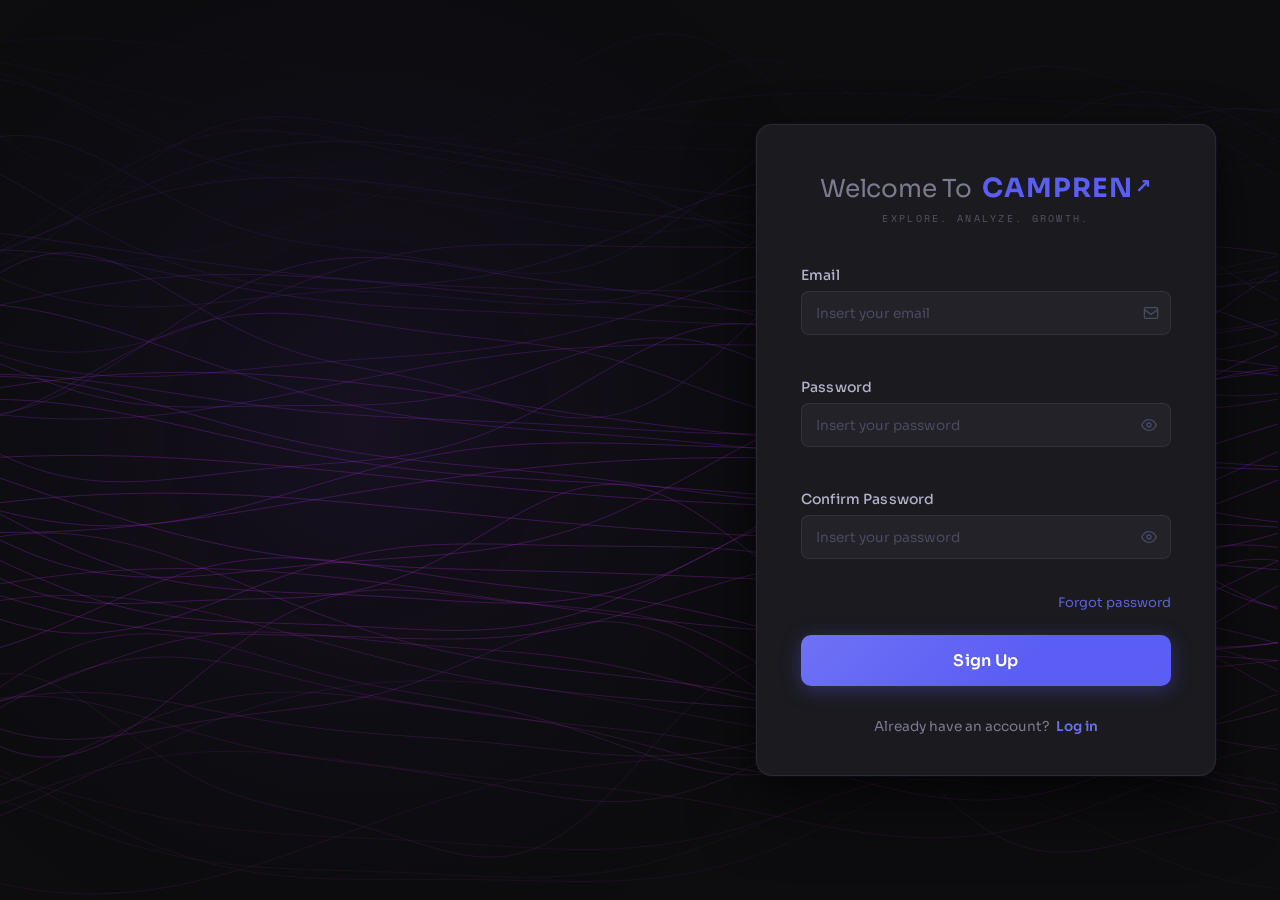
==== tubes/frontend/Registrasi/index.html @ 98ed9f27 "add regis and resetpw" ====
<!DOCTYPE html>
<html lang="en">
<head>
  <meta charset="UTF-8" />
  <meta name="viewport" content="width=device-width, initial-scale=1.0" />
  <title>Campren — Sign Up</title>
  <link rel="preconnect" href="https://fonts.googleapis.com" />
  <link rel="preconnect" href="https://fonts.gstatic.com" crossorigin />
  <link href="https://fonts.googleapis.com/css2?family=Sora:wght@300;400;500;600;700&family=Space+Mono:wght@400;700&display=swap" rel="stylesheet" />
  <link rel="stylesheet" href="style.css" />
</head>
<body>

  <!-- Animated wave canvas background -->
  <canvas id="waveCanvas"></canvas>

  <!-- Auth Card -->
  <div class="auth-wrapper">
    <div class="auth-card">

      <!-- Header -->
      <div class="auth-header">
        <h1 class="welcome-text">Welcome To <span class="brand-name">CAMPREN<span class="brand-icon">↗</span></span></h1>
        <p class="brand-tagline">EXPLORE. ANALYZE. GROWTH.</p>
      </div>

      <!-- Form -->
      <div class="auth-form">

        <div class="field-group">
          <label class="field-label" for="email">Email</label>
          <div class="input-wrapper">
            <input
              class="field-input"
              type="email"
              id="email"
              name="email"
              placeholder="Insert your email"
              autocomplete="email"
            />
            <span class="input-icon">
              <svg width="16" height="16" viewBox="0 0 24 24" fill="none" stroke="currentColor" stroke-width="2">
                <rect x="2" y="4" width="20" height="16" rx="2"/>
                <path d="M2 7l10 7 10-7"/>
              </svg>
            </span>
          </div>
          <span class="field-error" id="email-error"></span>
        </div>

        <div class="field-group">
          <label class="field-label" for="password">Password</label>
          <div class="input-wrapper">
            <input
              class="field-input"
              type="password"
              id="password"
              name="password"
              placeholder="Insert your password"
              autocomplete="new-password"
            />
            <button type="button" class="toggle-password input-icon" data-target="password" aria-label="Toggle password visibility">
              <svg class="eye-icon" width="16" height="16" viewBox="0 0 24 24" fill="none" stroke="currentColor" stroke-width="2">
                <path d="M1 12s4-8 11-8 11 8 11 8-4 8-11 8-11-8-11-8z"/>
                <circle cx="12" cy="12" r="3"/>
              </svg>
            </button>
          </div>
          <span class="field-error" id="password-error"></span>
        </div>

        <div class="field-group">
          <label class="field-label" for="confirm-password">Confirm Password</label>
          <div class="input-wrapper">
            <input
              class="field-input"
              type="password"
              id="confirm-password"
              name="confirm-password"
              placeholder="Insert your password"
              autocomplete="new-password"
            />
            <button type="button" class="toggle-password input-icon" data-target="confirm-password" aria-label="Toggle password visibility">
              <svg class="eye-icon" width="16" height="16" viewBox="0 0 24 24" fill="none" stroke="currentColor" stroke-width="2">
                <path d="M1 12s4-8 11-8 11 8 11 8-4 8-11 8-11-8-11-8z"/>
                <circle cx="12" cy="12" r="3"/>
              </svg>
            </button>
          </div>
          <span class="field-error" id="confirm-password-error"></span>
        </div>

        <div class="forgot-row">
          <a href="#" class="forgot-link">Forgot password</a>
        </div>

        <button class="btn-signup" id="signupBtn" type="button">
          <span class="btn-text">Sign Up</span>
          <span class="btn-loader" id="btnLoader"></span>
        </button>

      </div>

      <!-- Footer -->
      <div class="auth-footer">
        <span class="footer-text">Already have an account?</span>
        <a href="#" class="login-link">Log in</a>
      </div>

    </div>
  </div>

  <script src="script.js"></script>
</body>
</html>
---- tubes/frontend/Registrasi/style.css ----
/* ===== RESET & BASE ===== */
*, *::before, *::after {
  box-sizing: border-box;
  margin: 0;
  padding: 0;
}

:root {
  --bg-dark:        #0d0d10;
  --bg-card:        #1a1a1f;
  --bg-card-border: rgba(255, 255, 255, 0.07);
  --bg-input:       #222228;
  --bg-input-focus: #2a2a32;

  --text-primary:   #e8e8f0;
  --text-secondary: #7a7a90;
  --text-label:     #b0b0c8;
  --text-placeholder: #4a4a60;

  --accent-blue:    #5b5ef4;
  --accent-blue-hover: #4a4de8;
  --accent-link:    #6b6ef6;

  --wave-primary:   #7b5ea7;
  --wave-secondary: #4a3580;

  --danger:         #e05c7a;
  --success:        #4dd9ac;

  --radius-card:    16px;
  --radius-input:   8px;
  --radius-btn:     10px;

  --font-main:      'Sora', sans-serif;
  --font-mono:      'Space Mono', monospace;

  --transition:     0.2s ease;
}

html, body {
  height: 100%;
  width: 100%;
}

body {
  font-family: var(--font-main);
  background: var(--bg-dark);
  color: var(--text-primary);
  overflow: hidden;
  display: flex;
  align-items: center;
  justify-content: flex-end;
  min-height: 100vh;
}

/* ===== CANVAS BACKGROUND ===== */
#waveCanvas {
  position: fixed;
  inset: 0;
  width: 100%;
  height: 100%;
  z-index: 0;
  pointer-events: none;
}

/* ===== AUTH WRAPPER ===== */
.auth-wrapper {
  position: relative;
  z-index: 10;
  width: 460px;
  min-width: 380px;
  margin-right: clamp(24px, 5vw, 96px);
  padding: 20px 0;
  animation: cardEntrance 0.8s cubic-bezier(0.22, 1, 0.36, 1) forwards;
}

@keyframes cardEntrance {
  from {
    opacity: 0;
    transform: translateY(24px) scale(0.97);
  }
  to {
    opacity: 1;
    transform: translateY(0) scale(1);
  }
}

/* ===== AUTH CARD ===== */
.auth-card {
  background: var(--bg-card);
  border: 1px solid var(--bg-card-border);
  border-radius: var(--radius-card);
  padding: 48px 44px 40px;
  backdrop-filter: blur(20px);
  box-shadow:
    0 0 0 1px rgba(91, 94, 244, 0.06),
    0 32px 64px rgba(0, 0, 0, 0.5),
    0 8px 24px rgba(0, 0, 0, 0.3);
}

/* ===== HEADER ===== */
.auth-header {
  text-align: center;
  margin-bottom: 40px;
}

.welcome-text {
  font-size: 1.55rem;
  font-weight: 400;
  color: var(--text-secondary);
  letter-spacing: -0.01em;
  line-height: 1.2;
  display: flex;
  align-items: center;
  justify-content: center;
  gap: 10px;
  flex-wrap: wrap;
}

.brand-name {
  font-family: var(--font-main);
  font-weight: 700;
  font-size: 1.65rem;
  color: var(--accent-blue);
  letter-spacing: 0.04em;
  display: inline-flex;
  align-items: center;
  gap: 2px;
}

.brand-icon {
  font-size: 1.2rem;
  display: inline-block;
  transform: translateY(-3px);
  animation: iconBounce 3s ease-in-out infinite;
}

@keyframes iconBounce {
  0%, 100% { transform: translateY(-3px) rotate(0deg); }
  50%       { transform: translateY(-6px) rotate(5deg); }
}

.brand-tagline {
  font-family: var(--font-mono);
  font-size: 0.65rem;
  color: var(--text-secondary);
  letter-spacing: 0.22em;
  margin-top: 6px;
  opacity: 0.6;
}

/* ===== FORM ===== */
.auth-form {
  display: flex;
  flex-direction: column;
  gap: 20px;
}

/* Field Group */
.field-group {
  display: flex;
  flex-direction: column;
  gap: 7px;
}

.field-label {
  font-size: 0.875rem;
  font-weight: 500;
  color: var(--text-label);
  letter-spacing: 0.01em;
}

/* Input Wrapper */
.input-wrapper {
  position: relative;
}

.field-input {
  width: 100%;
  background: var(--bg-input);
  border: 1px solid rgba(255, 255, 255, 0.07);
  border-radius: var(--radius-input);
  padding: 12px 40px 12px 14px;
  font-family: var(--font-main);
  font-size: 0.875rem;
  color: var(--text-primary);
  outline: none;
  transition:
    border-color var(--transition),
    background var(--transition),
    box-shadow var(--transition);
  caret-color: var(--accent-blue);
}

.field-input::placeholder {
  color: var(--text-placeholder);
  font-size: 0.85rem;
}

.field-input:hover {
  border-color: rgba(255, 255, 255, 0.13);
}

.field-input:focus {
  background: var(--bg-input-focus);
  border-color: var(--accent-blue);
  box-shadow: 0 0 0 3px rgba(91, 94, 244, 0.15);
}

.field-input.error {
  border-color: var(--danger);
  box-shadow: 0 0 0 3px rgba(224, 92, 122, 0.12);
}

.field-input.success {
  border-color: var(--success);
}

/* Input Icon */
.input-icon {
  position: absolute;
  right: 12px;
  top: 50%;
  transform: translateY(-50%);
  color: var(--text-placeholder);
  display: flex;
  align-items: center;
  pointer-events: none;
  transition: color var(--transition);
}

button.input-icon {
  pointer-events: all;
  background: none;
  border: none;
  cursor: pointer;
  padding: 2px;
  border-radius: 4px;
}

button.input-icon:hover {
  color: var(--text-secondary);
}

.field-input:focus ~ .input-icon {
  color: var(--accent-blue);
}

/* Field Error */
.field-error {
  font-size: 0.75rem;
  color: var(--danger);
  min-height: 16px;
  display: block;
  transition: opacity var(--transition);
  opacity: 0;
}

.field-error.visible {
  opacity: 1;
}

/* ===== FORGOT ROW ===== */
.forgot-row {
  display: flex;
  justify-content: flex-end;
  margin-top: -8px;
}

.forgot-link {
  font-size: 0.82rem;
  color: var(--accent-link);
  text-decoration: none;
  transition: color var(--transition), opacity var(--transition);
  opacity: 0.85;
}

.forgot-link:hover {
  opacity: 1;
  text-decoration: underline;
}

/* ===== SIGN UP BUTTON ===== */
.btn-signup {
  width: 100%;
  background: var(--accent-blue);
  color: #fff;
  font-family: var(--font-main);
  font-size: 1rem;
  font-weight: 600;
  letter-spacing: 0.02em;
  border: none;
  border-radius: var(--radius-btn);
  padding: 15px;
  cursor: pointer;
  position: relative;
  overflow: hidden;
  transition:
    background var(--transition),
    transform var(--transition),
    box-shadow var(--transition);
  display: flex;
  align-items: center;
  justify-content: center;
  gap: 8px;
  margin-top: 4px;
  box-shadow: 0 4px 20px rgba(91, 94, 244, 0.35);
}

.btn-signup::before {
  content: '';
  position: absolute;
  inset: 0;
  background: linear-gradient(135deg, rgba(255,255,255,0.12) 0%, transparent 60%);
  border-radius: inherit;
  pointer-events: none;
}

.btn-signup:hover {
  background: var(--accent-blue-hover);
  transform: translateY(-1px);
  box-shadow: 0 6px 28px rgba(91, 94, 244, 0.48);
}

.btn-signup:active {
  transform: translateY(0);
  box-shadow: 0 2px 12px rgba(91, 94, 244, 0.3);
}

.btn-signup:disabled {
  opacity: 0.6;
  cursor: not-allowed;
  transform: none;
}

/* Ripple effect */
.btn-signup .ripple {
  position: absolute;
  border-radius: 50%;
  background: rgba(255, 255, 255, 0.25);
  transform: scale(0);
  animation: ripple 0.5s linear;
  pointer-events: none;
}

@keyframes ripple {
  to { transform: scale(4); opacity: 0; }
}

/* Loader */
.btn-loader {
  width: 18px;
  height: 18px;
  border: 2px solid rgba(255,255,255,0.3);
  border-top-color: #fff;
  border-radius: 50%;
  display: none;
  animation: spin 0.7s linear infinite;
}

.btn-loader.show {
  display: block;
}

.btn-text.hidden {
  display: none;
}

@keyframes spin {
  to { transform: rotate(360deg); }
}

/* ===== AUTH FOOTER ===== */
.auth-footer {
  display: flex;
  align-items: center;
  justify-content: center;
  gap: 6px;
  margin-top: 32px;
}

.footer-text {
  font-size: 0.85rem;
  color: var(--text-secondary);
}

.login-link {
  font-size: 0.85rem;
  font-weight: 600;
  color: var(--accent-link);
  text-decoration: none;
  transition: opacity var(--transition);
}

.login-link:hover {
  opacity: 0.8;
  text-decoration: underline;
}

/* ===== SCROLLBAR ===== */
::-webkit-scrollbar { width: 6px; }
::-webkit-scrollbar-track { background: var(--bg-dark); }
::-webkit-scrollbar-thumb { background: rgba(255,255,255,0.1); border-radius: 3px; }

/* ===== RESPONSIVE ===== */
@media (max-width: 600px) {
  body {
    justify-content: center;
    overflow-y: auto;
  }

  .auth-wrapper {
    width: 100%;
    min-width: unset;
    margin: 0;
    padding: 24px 16px;
  }

  .auth-card {
    padding: 36px 24px 32px;
  }
}
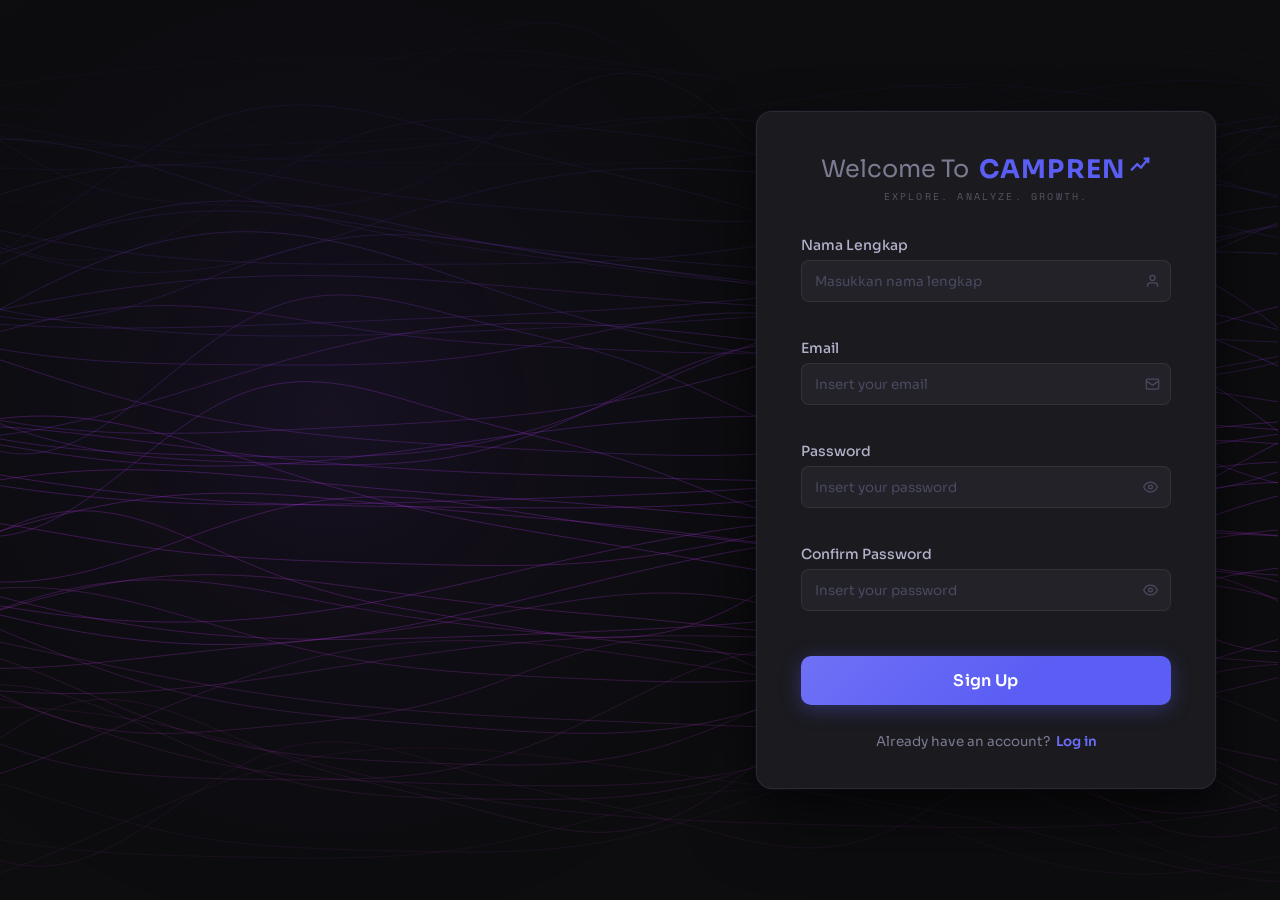
==== commit b9e70a47: "edit regis and reset pw" ====
--- a/tubes/frontend/Registrasi/index.html
+++ b/tubes/frontend/Registrasi/index.html
@@ -11,22 +11,51 @@
 </head>
 <body>
 
-  <!-- Animated wave canvas background -->
   <canvas id="waveCanvas"></canvas>
 
-  <!-- Auth Card -->
   <div class="auth-wrapper">
     <div class="auth-card">
 
       <!-- Header -->
       <div class="auth-header">
-        <h1 class="welcome-text">Welcome To <span class="brand-name">CAMPREN<span class="brand-icon">↗</span></span></h1>
+        <h1 class="welcome-text">
+          Welcome To
+          <span class="brand-name">
+            CAMPREN
+            <svg class="brand-arrow" width="22" height="22" viewBox="0 0 24 24" fill="none">
+              <polyline points="3,17 9,11 13,15 21,5" stroke="#5b5ef4" stroke-width="2.5" stroke-linecap="round" stroke-linejoin="round"/>
+              <polyline points="17,5 21,5 21,9"        stroke="#5b5ef4" stroke-width="2.5" stroke-linecap="round" stroke-linejoin="round"/>
+            </svg>
+          </span>
+        </h1>
         <p class="brand-tagline">EXPLORE. ANALYZE. GROWTH.</p>
       </div>
 
       <!-- Form -->
       <div class="auth-form">
 
+        <!-- Nama Lengkap -->
+        <div class="field-group">
+          <label class="field-label" for="fullname">Nama Lengkap</label>
+          <div class="input-wrapper">
+            <input
+              class="field-input"
+              type="text"
+              id="fullname"
+              placeholder="Masukkan nama lengkap"
+              autocomplete="name"
+            />
+            <span class="input-icon">
+              <svg width="15" height="15" viewBox="0 0 24 24" fill="none" stroke="currentColor" stroke-width="2">
+                <path d="M20 21v-2a4 4 0 0 0-4-4H8a4 4 0 0 0-4 4v2"/>
+                <circle cx="12" cy="7" r="4"/>
+              </svg>
+            </span>
+          </div>
+          <span class="field-error" id="fullname-error"></span>
+        </div>
+
+        <!-- Email -->
         <div class="field-group">
           <label class="field-label" for="email">Email</label>
           <div class="input-wrapper">
@@ -34,12 +63,11 @@
               class="field-input"
               type="email"
               id="email"
-              name="email"
               placeholder="Insert your email"
               autocomplete="email"
             />
             <span class="input-icon">
-              <svg width="16" height="16" viewBox="0 0 24 24" fill="none" stroke="currentColor" stroke-width="2">
+              <svg width="15" height="15" viewBox="0 0 24 24" fill="none" stroke="currentColor" stroke-width="2">
                 <rect x="2" y="4" width="20" height="16" rx="2"/>
                 <path d="M2 7l10 7 10-7"/>
               </svg>
@@ -48,6 +76,7 @@
           <span class="field-error" id="email-error"></span>
         </div>
 
+        <!-- Password -->
         <div class="field-group">
           <label class="field-label" for="password">Password</label>
           <div class="input-wrapper">
@@ -55,12 +84,11 @@
               class="field-input"
               type="password"
               id="password"
-              name="password"
               placeholder="Insert your password"
               autocomplete="new-password"
             />
-            <button type="button" class="toggle-password input-icon" data-target="password" aria-label="Toggle password visibility">
-              <svg class="eye-icon" width="16" height="16" viewBox="0 0 24 24" fill="none" stroke="currentColor" stroke-width="2">
+            <button type="button" class="toggle-password input-icon" data-target="password" aria-label="Toggle password">
+              <svg class="eye-icon" width="15" height="15" viewBox="0 0 24 24" fill="none" stroke="currentColor" stroke-width="2">
                 <path d="M1 12s4-8 11-8 11 8 11 8-4 8-11 8-11-8-11-8z"/>
                 <circle cx="12" cy="12" r="3"/>
               </svg>
@@ -69,6 +97,7 @@
           <span class="field-error" id="password-error"></span>
         </div>
 
+        <!-- Confirm Password -->
         <div class="field-group">
           <label class="field-label" for="confirm-password">Confirm Password</label>
           <div class="input-wrapper">
@@ -76,12 +105,11 @@
               class="field-input"
               type="password"
               id="confirm-password"
-              name="confirm-password"
               placeholder="Insert your password"
               autocomplete="new-password"
             />
-            <button type="button" class="toggle-password input-icon" data-target="confirm-password" aria-label="Toggle password visibility">
-              <svg class="eye-icon" width="16" height="16" viewBox="0 0 24 24" fill="none" stroke="currentColor" stroke-width="2">
+            <button type="button" class="toggle-password input-icon" data-target="confirm-password" aria-label="Toggle password">
+              <svg class="eye-icon" width="15" height="15" viewBox="0 0 24 24" fill="none" stroke="currentColor" stroke-width="2">
                 <path d="M1 12s4-8 11-8 11 8 11 8-4 8-11 8-11-8-11-8z"/>
                 <circle cx="12" cy="12" r="3"/>
               </svg>
@@ -90,10 +118,7 @@
           <span class="field-error" id="confirm-password-error"></span>
         </div>
 
-        <div class="forgot-row">
-          <a href="#" class="forgot-link">Forgot password</a>
-        </div>
-
+        <!-- Submit -->
         <button class="btn-signup" id="signupBtn" type="button">
           <span class="btn-text">Sign Up</span>
           <span class="btn-loader" id="btnLoader"></span>
@@ -104,7 +129,7 @@
       <!-- Footer -->
       <div class="auth-footer">
         <span class="footer-text">Already have an account?</span>
-        <a href="#" class="login-link">Log in</a>
+        <a href="#" class="footer-link">Log in</a>
       </div>
 
     </div>
--- a/tubes/frontend/Registrasi/style.css
+++ b/tubes/frontend/Registrasi/style.css
@@ -1,59 +1,47 @@
-/* ===== RESET & BASE ===== */
-*, *::before, *::after {
-  box-sizing: border-box;
-  margin: 0;
-  padding: 0;
-}
+/* ===== RESET ===== */
+*, *::before, *::after { box-sizing: border-box; margin: 0; padding: 0; }
 
 :root {
-  --bg-dark:        #0d0d10;
-  --bg-card:        #1a1a1f;
-  --bg-card-border: rgba(255, 255, 255, 0.07);
-  --bg-input:       #222228;
-  --bg-input-focus: #2a2a32;
-
-  --text-primary:   #e8e8f0;
-  --text-secondary: #7a7a90;
-  --text-label:     #b0b0c8;
+  --bg-dark:          #0d0d10;
+  --bg-card:          #1a1a1f;
+  --bg-card-border:   rgba(255,255,255,0.07);
+  --bg-input:         #222228;
+  --bg-input-focus:   #2a2a32;
+
+  --text-primary:     #e8e8f0;
+  --text-secondary:   #7a7a90;
+  --text-label:       #b0b0c8;
   --text-placeholder: #4a4a60;
 
-  --accent-blue:    #5b5ef4;
-  --accent-blue-hover: #4a4de8;
-  --accent-link:    #6b6ef6;
-
-  --wave-primary:   #7b5ea7;
-  --wave-secondary: #4a3580;
-
-  --danger:         #e05c7a;
-  --success:        #4dd9ac;
-
-  --radius-card:    16px;
-  --radius-input:   8px;
-  --radius-btn:     10px;
-
-  --font-main:      'Sora', sans-serif;
-  --font-mono:      'Space Mono', monospace;
-
-  --transition:     0.2s ease;
-}
-
-html, body {
-  height: 100%;
-  width: 100%;
-}
+  --accent:           #5b5ef4;
+  --accent-hover:     #4a4de8;
+  --accent-link:      #6b6ef6;
+  --danger:           #e05c7a;
+  --success:          #4dd9ac;
+
+  --radius-card:  16px;
+  --radius-input:  8px;
+  --radius-btn:   10px;
+
+  --font:  'Sora', sans-serif;
+  --mono:  'Space Mono', monospace;
+  --ease:  0.2s ease;
+}
+
+html, body { height: 100%; width: 100%; }
 
 body {
-  font-family: var(--font-main);
+  font-family: var(--font);
   background: var(--bg-dark);
   color: var(--text-primary);
-  overflow: hidden;
   display: flex;
   align-items: center;
   justify-content: flex-end;
   min-height: 100vh;
-}
-
-/* ===== CANVAS BACKGROUND ===== */
+  overflow: hidden;
+}
+
+/* ===== WAVE CANVAS ===== */
 #waveCanvas {
   position: fixed;
   inset: 0;
@@ -71,162 +59,129 @@
   min-width: 380px;
   margin-right: clamp(24px, 5vw, 96px);
   padding: 20px 0;
-  animation: cardEntrance 0.8s cubic-bezier(0.22, 1, 0.36, 1) forwards;
-}
-
-@keyframes cardEntrance {
-  from {
-    opacity: 0;
-    transform: translateY(24px) scale(0.97);
-  }
-  to {
-    opacity: 1;
-    transform: translateY(0) scale(1);
-  }
-}
-
-/* ===== AUTH CARD ===== */
+  animation: fadeUp .8s cubic-bezier(.22,1,.36,1) forwards;
+}
+
+@keyframes fadeUp {
+  from { opacity: 0; transform: translateY(24px) scale(.97); }
+  to   { opacity: 1; transform: translateY(0)    scale(1);   }
+}
+
+/* ===== CARD ===== */
 .auth-card {
   background: var(--bg-card);
   border: 1px solid var(--bg-card-border);
   border-radius: var(--radius-card);
-  padding: 48px 44px 40px;
-  backdrop-filter: blur(20px);
+  padding: 42px 44px 38px;
   box-shadow:
-    0 0 0 1px rgba(91, 94, 244, 0.06),
-    0 32px 64px rgba(0, 0, 0, 0.5),
-    0 8px 24px rgba(0, 0, 0, 0.3);
+    0 0 0 1px rgba(91,94,244,.06),
+    0 32px 64px rgba(0,0,0,.5),
+    0 8px 24px rgba(0,0,0,.3);
 }
 
 /* ===== HEADER ===== */
-.auth-header {
-  text-align: center;
-  margin-bottom: 40px;
-}
+.auth-header { text-align: center; margin-bottom: 32px; }
 
 .welcome-text {
-  font-size: 1.55rem;
+  font-size: 1.5rem;
   font-weight: 400;
   color: var(--text-secondary);
-  letter-spacing: -0.01em;
-  line-height: 1.2;
   display: flex;
   align-items: center;
   justify-content: center;
   gap: 10px;
   flex-wrap: wrap;
+  line-height: 1.2;
 }
 
 .brand-name {
-  font-family: var(--font-main);
   font-weight: 700;
-  font-size: 1.65rem;
-  color: var(--accent-blue);
-  letter-spacing: 0.04em;
+  font-size: 1.6rem;
+  color: var(--accent);
+  letter-spacing: .05em;
   display: inline-flex;
   align-items: center;
-  gap: 2px;
-}
-
-.brand-icon {
-  font-size: 1.2rem;
+  gap: 4px;
+}
+
+.brand-arrow {
   display: inline-block;
-  transform: translateY(-3px);
-  animation: iconBounce 3s ease-in-out infinite;
-}
-
-@keyframes iconBounce {
-  0%, 100% { transform: translateY(-3px) rotate(0deg); }
-  50%       { transform: translateY(-6px) rotate(5deg); }
+  transform: translateY(-4px);
+  animation: arrowFloat 3s ease-in-out infinite;
+}
+
+@keyframes arrowFloat {
+  0%,100% { transform: translateY(-4px); }
+  50%      { transform: translateY(-8px); }
 }
 
 .brand-tagline {
-  font-family: var(--font-mono);
-  font-size: 0.65rem;
+  font-family: var(--mono);
+  font-size: .62rem;
   color: var(--text-secondary);
-  letter-spacing: 0.22em;
-  margin-top: 6px;
-  opacity: 0.6;
+  letter-spacing: .22em;
+  margin-top: 5px;
+  opacity: .6;
 }
 
 /* ===== FORM ===== */
 .auth-form {
   display: flex;
   flex-direction: column;
-  gap: 20px;
-}
-
-/* Field Group */
+  gap: 16px;
+}
+
+/* Field */
 .field-group {
   display: flex;
   flex-direction: column;
-  gap: 7px;
+  gap: 6px;
 }
 
 .field-label {
-  font-size: 0.875rem;
+  font-size: .875rem;
   font-weight: 500;
   color: var(--text-label);
-  letter-spacing: 0.01em;
-}
-
-/* Input Wrapper */
-.input-wrapper {
-  position: relative;
-}
+}
+
+/* Input */
+.input-wrapper { position: relative; }
 
 .field-input {
   width: 100%;
   background: var(--bg-input);
-  border: 1px solid rgba(255, 255, 255, 0.07);
+  border: 1px solid rgba(255,255,255,.07);
   border-radius: var(--radius-input);
-  padding: 12px 40px 12px 14px;
-  font-family: var(--font-main);
-  font-size: 0.875rem;
+  padding: 11px 38px 11px 13px;
+  font-family: var(--font);
+  font-size: .875rem;
   color: var(--text-primary);
   outline: none;
-  transition:
-    border-color var(--transition),
-    background var(--transition),
-    box-shadow var(--transition);
-  caret-color: var(--accent-blue);
-}
-
-.field-input::placeholder {
-  color: var(--text-placeholder);
-  font-size: 0.85rem;
-}
-
-.field-input:hover {
-  border-color: rgba(255, 255, 255, 0.13);
-}
-
+  transition: border-color var(--ease), background var(--ease), box-shadow var(--ease);
+  caret-color: var(--accent);
+}
+
+.field-input::placeholder { color: var(--text-placeholder); font-size: .84rem; }
+.field-input:hover         { border-color: rgba(255,255,255,.13); }
 .field-input:focus {
   background: var(--bg-input-focus);
-  border-color: var(--accent-blue);
-  box-shadow: 0 0 0 3px rgba(91, 94, 244, 0.15);
-}
-
-.field-input.error {
-  border-color: var(--danger);
-  box-shadow: 0 0 0 3px rgba(224, 92, 122, 0.12);
-}
-
-.field-input.success {
-  border-color: var(--success);
-}
-
-/* Input Icon */
+  border-color: var(--accent);
+  box-shadow: 0 0 0 3px rgba(91,94,244,.15);
+}
+.field-input.error   { border-color: var(--danger);  box-shadow: 0 0 0 3px rgba(224,92,122,.12); }
+.field-input.success { border-color: var(--success); }
+
+/* Icon */
 .input-icon {
   position: absolute;
-  right: 12px;
+  right: 11px;
   top: 50%;
   transform: translateY(-50%);
   color: var(--text-placeholder);
   display: flex;
   align-items: center;
   pointer-events: none;
-  transition: color var(--transition);
+  transition: color var(--ease);
 }
 
 button.input-icon {
@@ -238,185 +193,106 @@
   border-radius: 4px;
 }
 
-button.input-icon:hover {
-  color: var(--text-secondary);
-}
-
-.field-input:focus ~ .input-icon {
-  color: var(--accent-blue);
-}
-
-/* Field Error */
+button.input-icon:hover { color: var(--text-secondary); }
+.field-input:focus ~ .input-icon,
+.field-input:focus ~ button.input-icon { color: var(--accent); }
+
+/* Error */
 .field-error {
-  font-size: 0.75rem;
+  font-size: .73rem;
   color: var(--danger);
-  min-height: 16px;
+  min-height: 15px;
   display: block;
-  transition: opacity var(--transition);
   opacity: 0;
-}
-
-.field-error.visible {
-  opacity: 1;
-}
-
-/* ===== FORGOT ROW ===== */
-.forgot-row {
-  display: flex;
-  justify-content: flex-end;
-  margin-top: -8px;
-}
-
-.forgot-link {
-  font-size: 0.82rem;
-  color: var(--accent-link);
-  text-decoration: none;
-  transition: color var(--transition), opacity var(--transition);
-  opacity: 0.85;
-}
-
-.forgot-link:hover {
-  opacity: 1;
-  text-decoration: underline;
-}
-
-/* ===== SIGN UP BUTTON ===== */
+  transition: opacity var(--ease);
+}
+.field-error.visible { opacity: 1; }
+
+/* ===== BUTTON ===== */
 .btn-signup {
   width: 100%;
-  background: var(--accent-blue);
+  background: var(--accent);
   color: #fff;
-  font-family: var(--font-main);
+  font-family: var(--font);
   font-size: 1rem;
   font-weight: 600;
-  letter-spacing: 0.02em;
+  letter-spacing: .02em;
   border: none;
   border-radius: var(--radius-btn);
-  padding: 15px;
+  padding: 14px;
   cursor: pointer;
   position: relative;
   overflow: hidden;
-  transition:
-    background var(--transition),
-    transform var(--transition),
-    box-shadow var(--transition);
   display: flex;
   align-items: center;
   justify-content: center;
   gap: 8px;
-  margin-top: 4px;
-  box-shadow: 0 4px 20px rgba(91, 94, 244, 0.35);
+  margin-top: 8px;
+  box-shadow: 0 4px 20px rgba(91,94,244,.35);
+  transition: background var(--ease), transform var(--ease), box-shadow var(--ease);
 }
 
 .btn-signup::before {
   content: '';
   position: absolute;
   inset: 0;
-  background: linear-gradient(135deg, rgba(255,255,255,0.12) 0%, transparent 60%);
+  background: linear-gradient(135deg, rgba(255,255,255,.12) 0%, transparent 60%);
   border-radius: inherit;
   pointer-events: none;
 }
 
-.btn-signup:hover {
-  background: var(--accent-blue-hover);
-  transform: translateY(-1px);
-  box-shadow: 0 6px 28px rgba(91, 94, 244, 0.48);
-}
-
-.btn-signup:active {
-  transform: translateY(0);
-  box-shadow: 0 2px 12px rgba(91, 94, 244, 0.3);
-}
-
-.btn-signup:disabled {
-  opacity: 0.6;
-  cursor: not-allowed;
-  transform: none;
-}
-
-/* Ripple effect */
+.btn-signup:hover   { background: var(--accent-hover); transform: translateY(-1px); box-shadow: 0 6px 28px rgba(91,94,244,.48); }
+.btn-signup:active  { transform: translateY(0); box-shadow: 0 2px 12px rgba(91,94,244,.3); }
+.btn-signup:disabled { opacity: .6; cursor: not-allowed; transform: none; }
+
 .btn-signup .ripple {
   position: absolute;
   border-radius: 50%;
-  background: rgba(255, 255, 255, 0.25);
+  background: rgba(255,255,255,.25);
   transform: scale(0);
-  animation: ripple 0.5s linear;
-  pointer-events: none;
-}
-
-@keyframes ripple {
-  to { transform: scale(4); opacity: 0; }
-}
+  animation: ripple .5s linear;
+  pointer-events: none;
+}
+
+@keyframes ripple { to { transform: scale(4); opacity: 0; } }
 
 /* Loader */
 .btn-loader {
-  width: 18px;
-  height: 18px;
-  border: 2px solid rgba(255,255,255,0.3);
+  width: 18px; height: 18px;
+  border: 2px solid rgba(255,255,255,.3);
   border-top-color: #fff;
   border-radius: 50%;
   display: none;
-  animation: spin 0.7s linear infinite;
-}
-
-.btn-loader.show {
-  display: block;
-}
-
-.btn-text.hidden {
-  display: none;
-}
-
-@keyframes spin {
-  to { transform: rotate(360deg); }
-}
-
-/* ===== AUTH FOOTER ===== */
+  animation: spin .7s linear infinite;
+}
+.btn-loader.show { display: block; }
+.btn-text.hidden { display: none; }
+
+@keyframes spin { to { transform: rotate(360deg); } }
+
+/* ===== FOOTER ===== */
 .auth-footer {
   display: flex;
   align-items: center;
   justify-content: center;
   gap: 6px;
-  margin-top: 32px;
-}
-
-.footer-text {
-  font-size: 0.85rem;
-  color: var(--text-secondary);
-}
-
-.login-link {
-  font-size: 0.85rem;
+  margin-top: 28px;
+}
+
+.footer-text { font-size: .84rem; color: var(--text-secondary); }
+
+.footer-link {
+  font-size: .84rem;
   font-weight: 600;
   color: var(--accent-link);
   text-decoration: none;
-  transition: opacity var(--transition);
-}
-
-.login-link:hover {
-  opacity: 0.8;
-  text-decoration: underline;
-}
-
-/* ===== SCROLLBAR ===== */
-::-webkit-scrollbar { width: 6px; }
-::-webkit-scrollbar-track { background: var(--bg-dark); }
-::-webkit-scrollbar-thumb { background: rgba(255,255,255,0.1); border-radius: 3px; }
+  transition: opacity var(--ease);
+}
+.footer-link:hover { opacity: .8; text-decoration: underline; }
 
 /* ===== RESPONSIVE ===== */
 @media (max-width: 600px) {
-  body {
-    justify-content: center;
-    overflow-y: auto;
-  }
-
-  .auth-wrapper {
-    width: 100%;
-    min-width: unset;
-    margin: 0;
-    padding: 24px 16px;
-  }
-
-  .auth-card {
-    padding: 36px 24px 32px;
-  }
+  body { justify-content: center; overflow-y: auto; }
+  .auth-wrapper { width: 100%; min-width: unset; margin: 0; padding: 24px 16px; }
+  .auth-card { padding: 32px 22px 28px; }
 }
